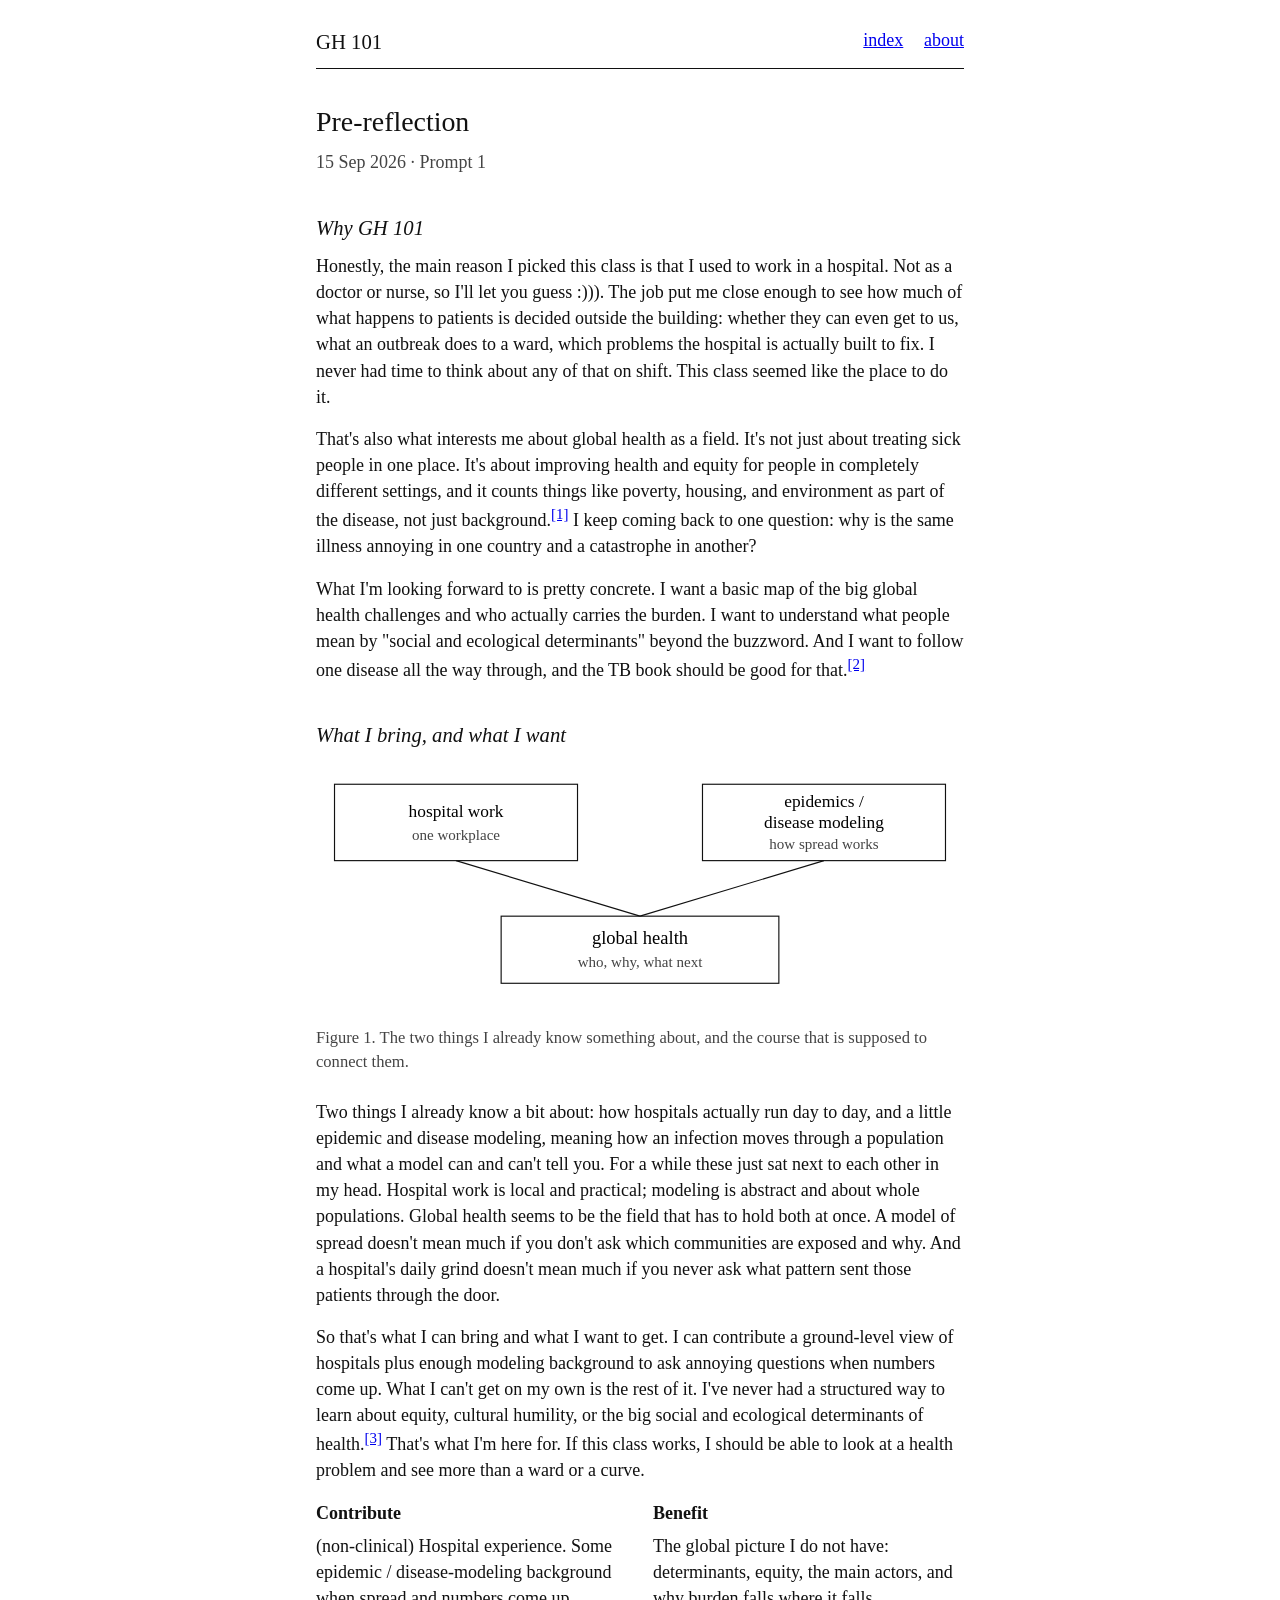
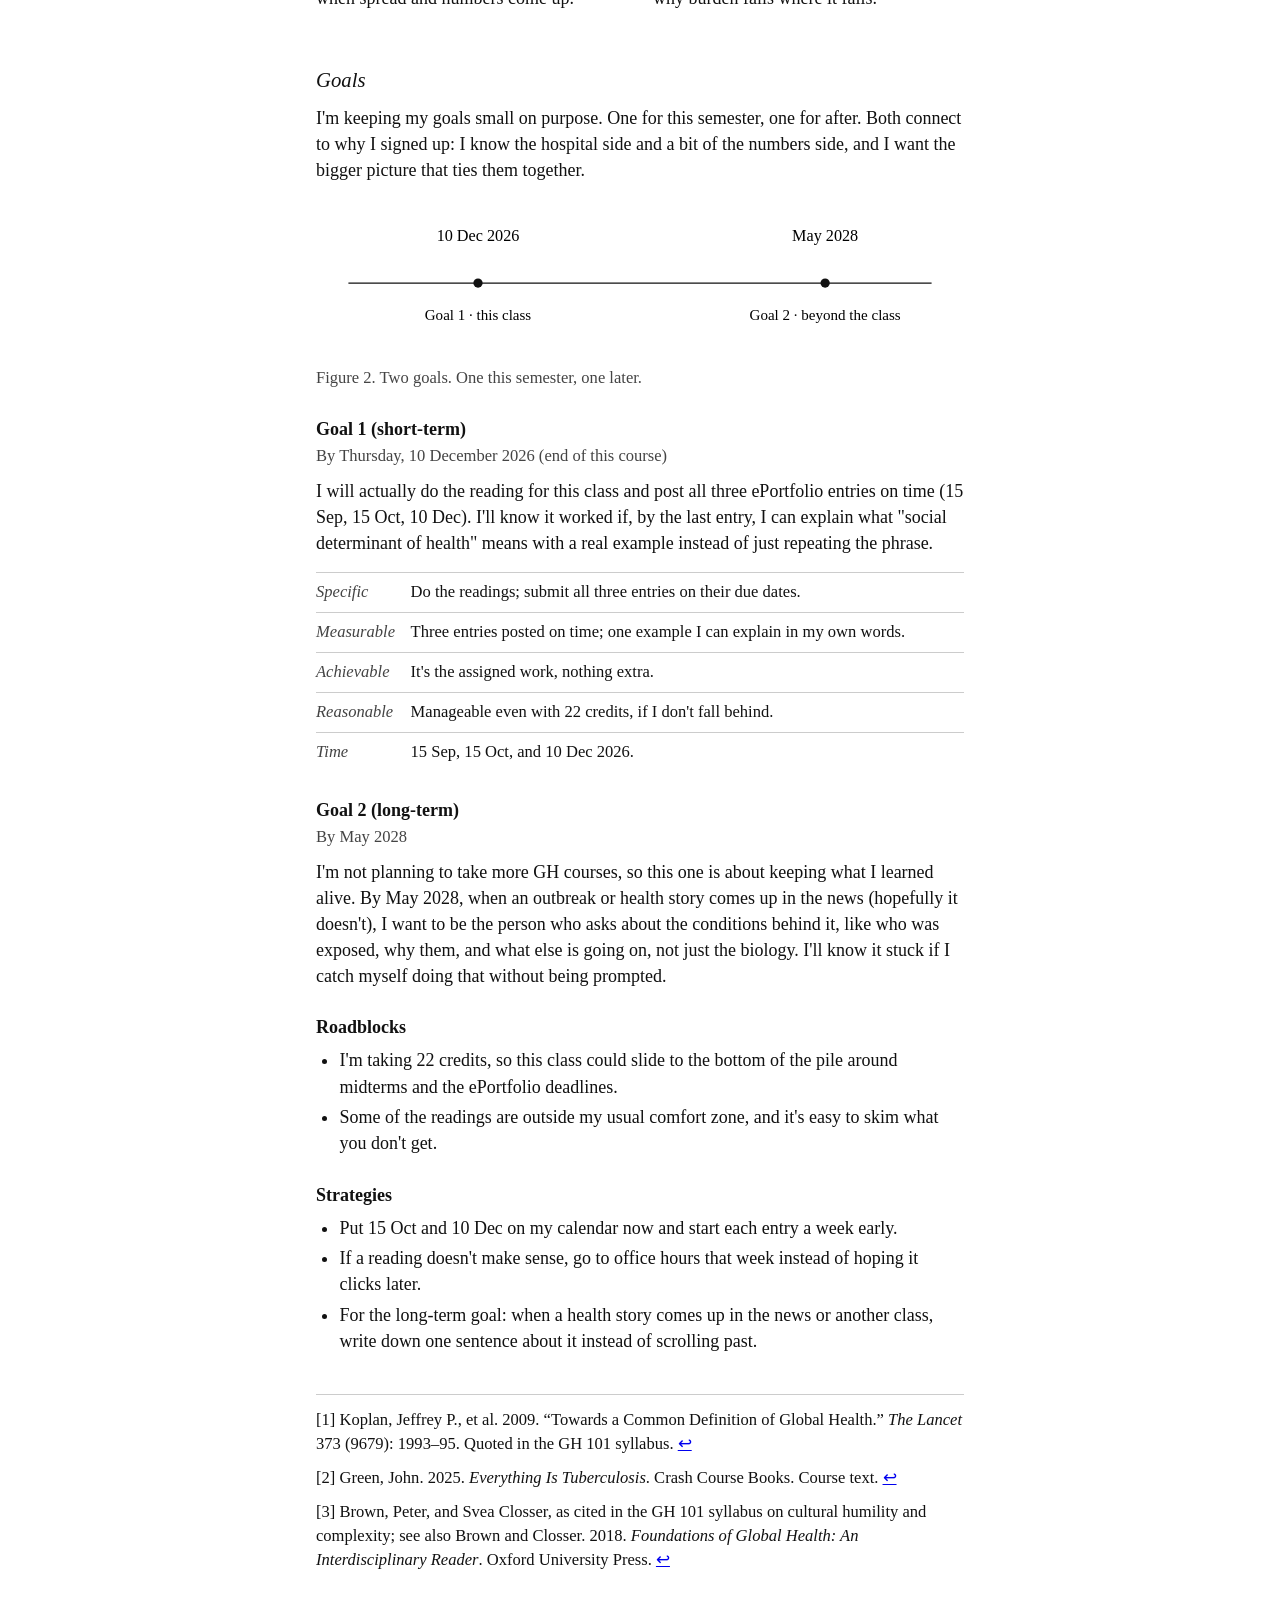
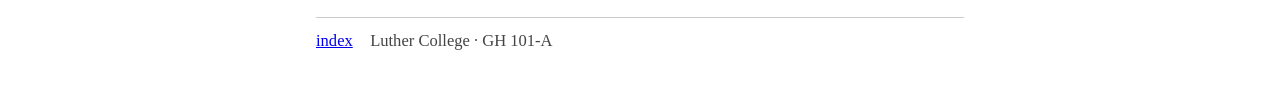
==== prompt-1.html @ 19414285 "Initial GH 101 ePortfolio: index, about, prompt 1 Co-authored-by: Cursor <cursoragent@cursor.com>" ====
<!DOCTYPE html>
<html lang="en">
<head>
  <meta charset="utf-8">
  <meta name="viewport" content="width=device-width, initial-scale=1">
  <title>Pre-reflection - GH 101</title>
  <link rel="stylesheet" href="css/style.css">
</head>
<body>
  <div class="wrap">
    <header class="site">
      <a class="title" href="index.html">GH 101</a>
      <nav>
        <a href="index.html">index</a>
        <a href="about.html">about</a>
      </nav>
    </header>

    <article>
      <h1>Pre-reflection</h1>
      <p class="meta">
        <time datetime="2026-09-15">15 Sep 2026</time>
        · Prompt 1
      </p>

      <h2>Why GH 101</h2>
      <p>Honestly, the main reason I picked this class is that I used to work in a hospital. Not as a doctor or nurse, so I'll let you guess :))). The job put me close enough to see how much of what happens to patients is decided outside the building: whether they can even get to us, what an outbreak does to a ward, which problems the hospital is actually built to fix. I never had time to think about any of that on shift. This class seemed like the place to do it.</p>
      <p>That's also what interests me about global health as a field. It's not just about treating sick people in one place. It's about improving health and equity for people in completely different settings, and it counts things like poverty, housing, and environment as part of the disease, not just background.<sup><a href="#fn1" id="r1">[1]</a></sup> I keep coming back to one question: why is the same illness annoying in one country and a catastrophe in another?</p>
      <p>What I'm looking forward to is pretty concrete. I want a basic map of the big global health challenges and who actually carries the burden. I want to understand what people mean by "social and ecological determinants" beyond the buzzword. And I want to follow one disease all the way through, and the TB book should be good for that.<sup><a href="#fn2" id="r2">[2]</a></sup></p>

      <h2>What I bring, and what I want</h2>
      <figure>
        <svg viewBox="0 0 560 210" role="img" aria-labelledby="map-title map-desc">
          <title id="map-title">Hospital work and disease modeling meeting global health</title>
          <desc id="map-desc">Hospital work shows health as it is organized in one place. Epidemic and disease modeling shows how infection can spread. Global health is the wider frame: who gets sick, why, and what can be done.</desc>
          <rect x="16" y="8" width="210" height="66" fill="none" stroke="#111"/>
          <text x="121" y="36" text-anchor="middle" font-family="Georgia, serif" font-size="15">hospital work</text>
          <text x="121" y="56" text-anchor="middle" font-family="Georgia, serif" font-size="13" fill="#444">one workplace</text>
          <rect x="334" y="8" width="210" height="66" fill="none" stroke="#111"/>
          <text x="439" y="28" text-anchor="middle" font-family="Georgia, serif" font-size="15">epidemics /</text>
          <text x="439" y="46" text-anchor="middle" font-family="Georgia, serif" font-size="15">disease modeling</text>
          <text x="439" y="64" text-anchor="middle" font-family="Georgia, serif" font-size="13" fill="#444">how spread works</text>
          <line x1="121" y1="74" x2="280" y2="122" stroke="#111"/>
          <line x1="439" y1="74" x2="280" y2="122" stroke="#111"/>
          <rect x="160" y="122" width="240" height="58" fill="none" stroke="#111"/>
          <text x="280" y="146" text-anchor="middle" font-family="Georgia, serif" font-size="16">global health</text>
          <text x="280" y="166" text-anchor="middle" font-family="Georgia, serif" font-size="13" fill="#444">who, why, what next</text>
        </svg>
        <figcaption>Figure 1. The two things I already know something about, and the course that is supposed to connect them.</figcaption>
      </figure>
      <p>Two things I already know a bit about: how hospitals actually run day to day, and a little epidemic and disease modeling, meaning how an infection moves through a population and what a model can and can't tell you. For a while these just sat next to each other in my head. Hospital work is local and practical; modeling is abstract and about whole populations. Global health seems to be the field that has to hold both at once. A model of spread doesn't mean much if you don't ask which communities are exposed and why. And a hospital's daily grind doesn't mean much if you never ask what pattern sent those patients through the door.</p>
      <p>So that's what I can bring and what I want to get. I can contribute a ground-level view of hospitals plus enough modeling background to ask annoying questions when numbers come up. What I can't get on my own is the rest of it. I've never had a structured way to learn about equity, cultural humility, or the big social and ecological determinants of health.<sup><a href="#fn3" id="r3">[3]</a></sup> That's what I'm here for. If this class works, I should be able to look at a health problem and see more than a ward or a curve.</p>

      <div class="split">
        <div class="col">
          <h3>Contribute</h3>
          <p>(non-clinical) Hospital experience. Some epidemic / disease-modeling background when spread and numbers come up.</p>
        </div>
        <div class="col">
          <h3>Benefit</h3>
          <p>The global picture I do not have: determinants, equity, the main actors, and why burden falls where it falls.</p>
        </div>
      </div>

      <h2>Goals</h2>
      <p>I'm keeping my goals small on purpose. One for this semester, one for after. Both connect to why I signed up: I know the hospital side and a bit of the numbers side, and I want the bigger picture that ties them together.</p>
      <figure>
        <svg viewBox="0 0 560 130" role="img" aria-labelledby="tl-title tl-desc">
          <title id="tl-title">Dates attached to the two goals</title>
          <desc id="tl-desc">Short-term goal on 10 December 2026. Long-term goal by May 2028.</desc>
          <line x1="28" y1="64" x2="532" y2="64" stroke="#111"/>
          <circle cx="140" cy="64" r="4" fill="#111"/>
          <circle cx="440" cy="64" r="4" fill="#111"/>
          <text x="140" y="28" text-anchor="middle" font-family="Georgia, serif" font-size="14">10 Dec 2026</text>
          <text x="140" y="96" text-anchor="middle" font-family="Georgia, serif" font-size="13">Goal 1 · this class</text>
          <text x="440" y="28" text-anchor="middle" font-family="Georgia, serif" font-size="14">May 2028</text>
          <text x="440" y="96" text-anchor="middle" font-family="Georgia, serif" font-size="13">Goal 2 · beyond the class</text>
        </svg>
        <figcaption>Figure 2. Two goals. One this semester, one later.</figcaption>
      </figure>

      <div class="goal">
        <h3>Goal 1 (short-term)</h3>
        <p class="when">By Thursday, 10 December 2026 (end of this course)</p>
        <p>I will actually do the reading for this class and post all three ePortfolio entries on time (15 Sep, 15 Oct, 10 Dec). I'll know it worked if, by the last entry, I can explain what "social determinant of health" means with a real example instead of just repeating the phrase.</p>
        <table class="goals">
          <tr><th>Specific</th><td>Do the readings; submit all three entries on their due dates.</td></tr>
          <tr><th>Measurable</th><td>Three entries posted on time; one example I can explain in my own words.</td></tr>
          <tr><th>Achievable</th><td>It's the assigned work, nothing extra.</td></tr>
          <tr><th>Reasonable</th><td>Manageable even with 22 credits, if I don't fall behind.</td></tr>
          <tr><th>Time</th><td>15 Sep, 15 Oct, and 10 Dec 2026.</td></tr>
        </table>
      </div>

      <div class="goal">
        <h3>Goal 2 (long-term)</h3>
        <p class="when">By May 2028</p>
        <p>I'm not planning to take more GH courses, so this one is about keeping what I learned alive. By May 2028, when an outbreak or health story comes up in the news (hopefully it doesn't), I want to be the person who asks about the conditions behind it, like who was exposed, why them, and what else is going on, not just the biology. I'll know it stuck if I catch myself doing that without being prompted.</p>
      </div>

      <h3>Roadblocks</h3>
      <ul>
        <li>I'm taking 22 credits, so this class could slide to the bottom of the pile around midterms and the ePortfolio deadlines.</li>
        <li>Some of the readings are outside my usual comfort zone, and it's easy to skim what you don't get.</li>
      </ul>

      <h3>Strategies</h3>
      <ul>
        <li>Put 15 Oct and 10 Dec on my calendar now and start each entry a week early.</li>
        <li>If a reading doesn't make sense, go to office hours that week instead of hoping it clicks later.</li>
        <li>For the long-term goal: when a health story comes up in the news or another class, write down one sentence about it instead of scrolling past.</li>
      </ul>
    </article>

    <ol class="footnotes">
      <li id="fn1">[1] Koplan, Jeffrey P., et al. 2009. “Towards a Common Definition of Global Health.” <i>The Lancet</i> 373 (9679): 1993–95. Quoted in the GH 101 syllabus. <a href="#r1">↩</a></li>
      <li id="fn2">[2] Green, John. 2025. <i>Everything Is Tuberculosis</i>. Crash Course Books. Course text. <a href="#r2">↩</a></li>
      <li id="fn3">[3] Brown, Peter, and Svea Closser, as cited in the GH 101 syllabus on cultural humility and complexity; see also Brown and Closser. 2018. <i>Foundations of Global Health: An Interdisciplinary Reader</i>. Oxford University Press. <a href="#r3">↩</a></li>
    </ol>

    <footer class="site">
      <a href="index.html">index</a>
      Luther College · GH 101-A
    </footer>
  </div>
</body>
</html>
---- css/style.css ----
/* A small stylesheet. Pages are ordinary HTML files. */

html {
  font-size: 18px;
}

body {
  margin: 0;
  color: #111;
  background: #fff;
  font-family: Georgia, "Times New Roman", Times, serif;
  line-height: 1.45;
}

.wrap {
  max-width: 36em;
  margin: 0 auto;
  padding: 1.5rem 1.1rem 3rem;
}

header.site {
  margin-bottom: 2rem;
  padding-bottom: 0.6rem;
  border-bottom: 1px solid #111;
}

header.site .title {
  color: inherit;
  font-size: 1.15rem;
  text-decoration: none;
}

header.site nav {
  float: right;
}

header.site nav a {
  margin-left: 0.9em;
}

header.site::after {
  content: "";
  display: table;
  clear: both;
}

h1 {
  font-size: 1.55rem;
  font-weight: normal;
  line-height: 1.25;
  margin: 0 0 0.35em;
}

h2 {
  font-size: 1.15rem;
  font-weight: normal;
  font-style: italic;
  margin: 1.8em 0 0.5em;
}

h3 {
  font-size: 1rem;
  font-weight: bold;
  margin: 1.4em 0 0.4em;
}

p, ul, ol {
  margin: 0 0 0.9em;
}

ul, ol {
  padding-left: 1.3em;
}

li {
  margin-bottom: 0.25em;
}

a {
  color: #00e;
}

a:visited {
  color: #551a8b;
}

.meta {
  color: #444;
  margin-bottom: 1.4em;
}

.lede {
  margin-bottom: 1.6em;
}

.section {
  font-size: 1rem;
  font-style: normal;
  margin: 1.8em 0 0.7em;
}

.post-list {
  list-style: none;
  padding: 0;
}

.post-list li {
  margin: 0 0 1.1em;
}

.post-list time {
  display: block;
  color: #444;
  font-size: 0.92rem;
}

.diagram {
  text-align: center;
  margin: 1.2em 0;
  padding: 0.2em 0;
}

figure {
  margin: 1.4em 0;
}

figcaption {
  color: #444;
  font-size: 0.92rem;
  margin-top: 0.45em;
}

svg {
  display: block;
  max-width: 100%;
  height: auto;
}

dl.qa {
  margin: 0 0 0.9em;
}

dl.qa dt {
  font-weight: bold;
  margin: 0.9em 0 0.2em;
}

dl.qa dd {
  margin: 0 0 0 0;
}

.split {
  overflow: hidden;
  margin: 0 0 0.9em;
}

.split .col {
  width: 48%;
  float: left;
}

.split .col + .col {
  float: right;
}

.split h3 {
  margin-top: 0;
}

.split::after {
  content: "";
  display: table;
  clear: both;
}

table.goals {
  width: 100%;
  border-collapse: collapse;
  font-size: 0.92rem;
  margin: 0 0 0.9em;
}

table.goals th,
table.goals td {
  border-top: 1px solid #ccc;
  padding: 0.45em 0.4em 0.45em 0;
  text-align: left;
  vertical-align: top;
}

table.goals th {
  font-weight: normal;
  font-style: italic;
  color: #444;
}

.goal {
  margin: 0 0 1.3em;
}

.goal h3 {
  margin-bottom: 0.15em;
}

.goal .when {
  color: #444;
  font-size: 0.92rem;
  margin: 0 0 0.55em;
}

.muted {
  color: #444;
}

footer.site {
  margin-top: 2.5rem;
  padding-top: 0.6rem;
  border-top: 1px solid #ccc;
  color: #444;
  font-size: 0.92rem;
}

footer.site a {
  margin-right: 0.8em;
}

.footnotes {
  list-style: none;
  margin-top: 2.4em;
  padding: 0.8em 0 0;
  border-top: 1px solid #ccc;
  font-size: 0.92rem;
}

.footnotes li {
  margin-bottom: 0.6em;
}

@media (max-width: 40em) {
  .split .col {
    width: auto;
    float: none;
  }

  .split .col + .col {
    margin-top: 1em;
  }
}

@media print {
  header.site nav,
  footer.site {
    display: none;
  }

  a[href]::after {
    content: none !important;
  }
}
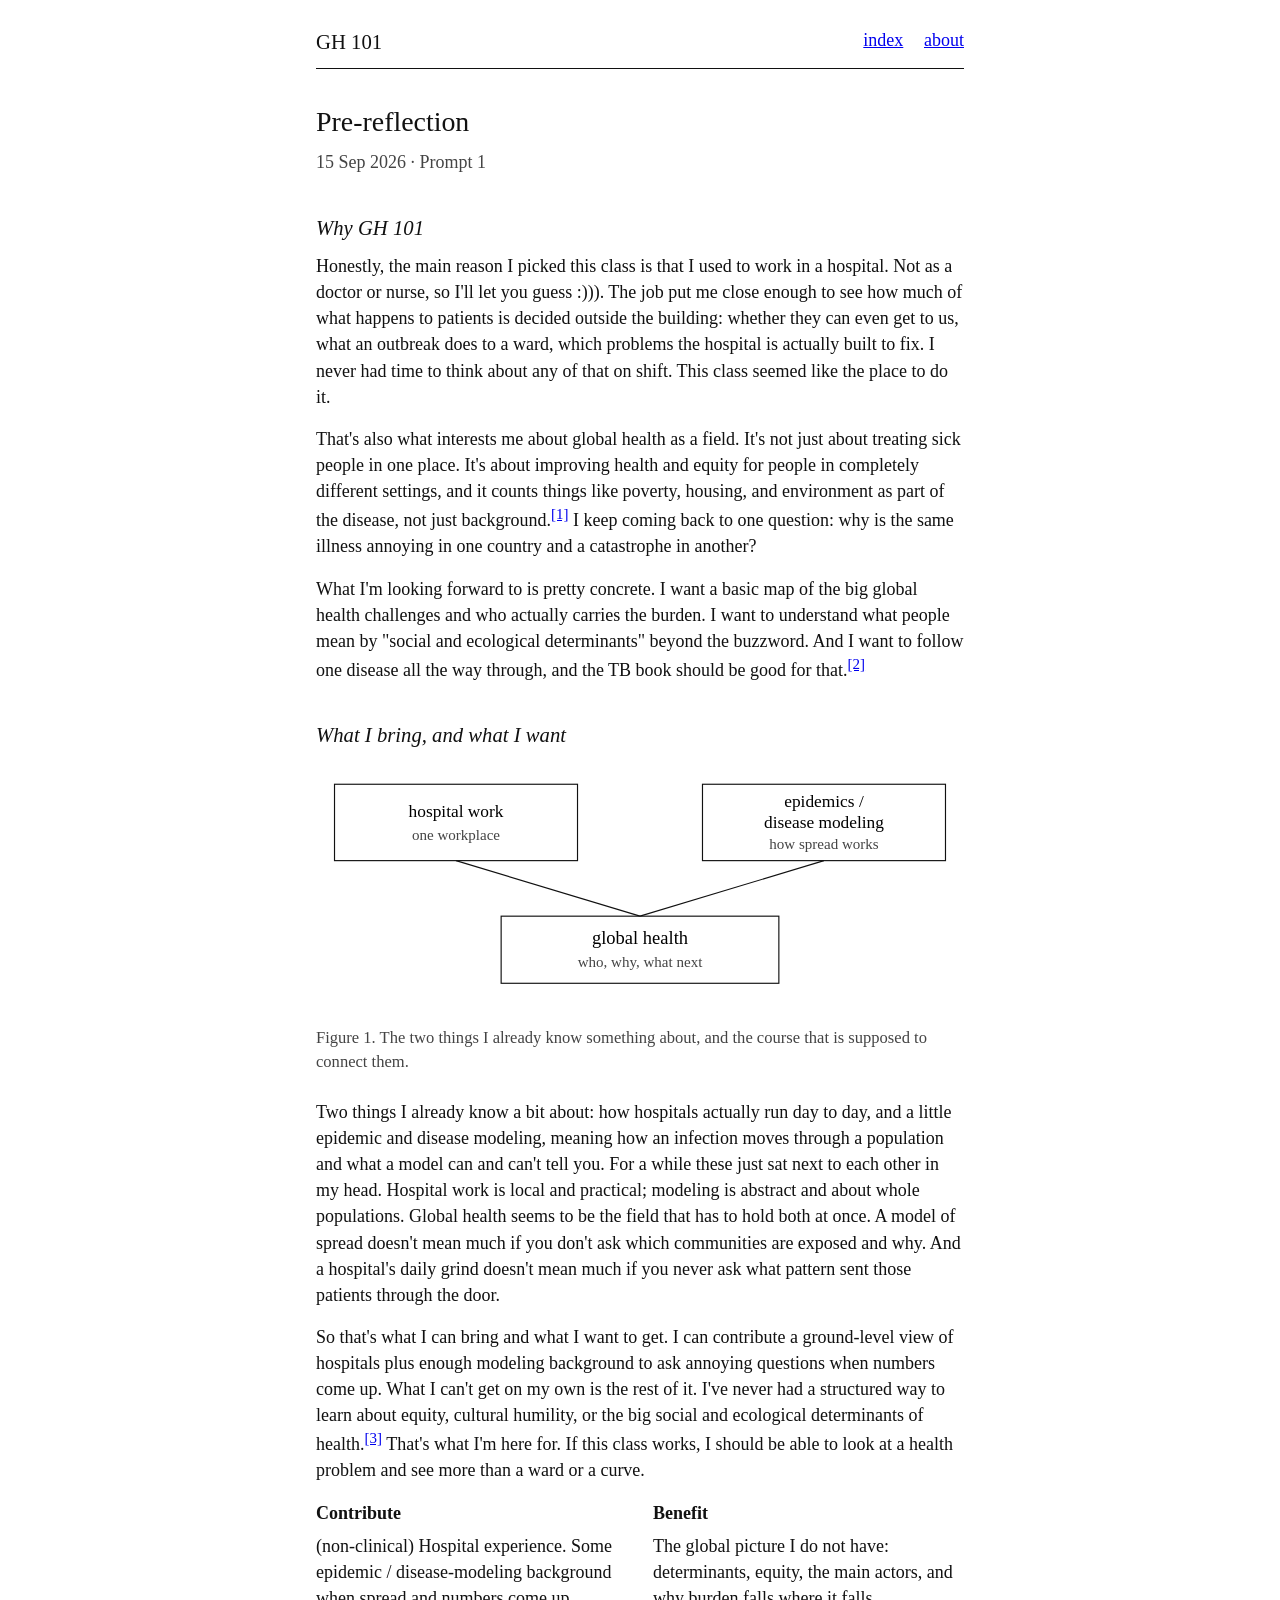
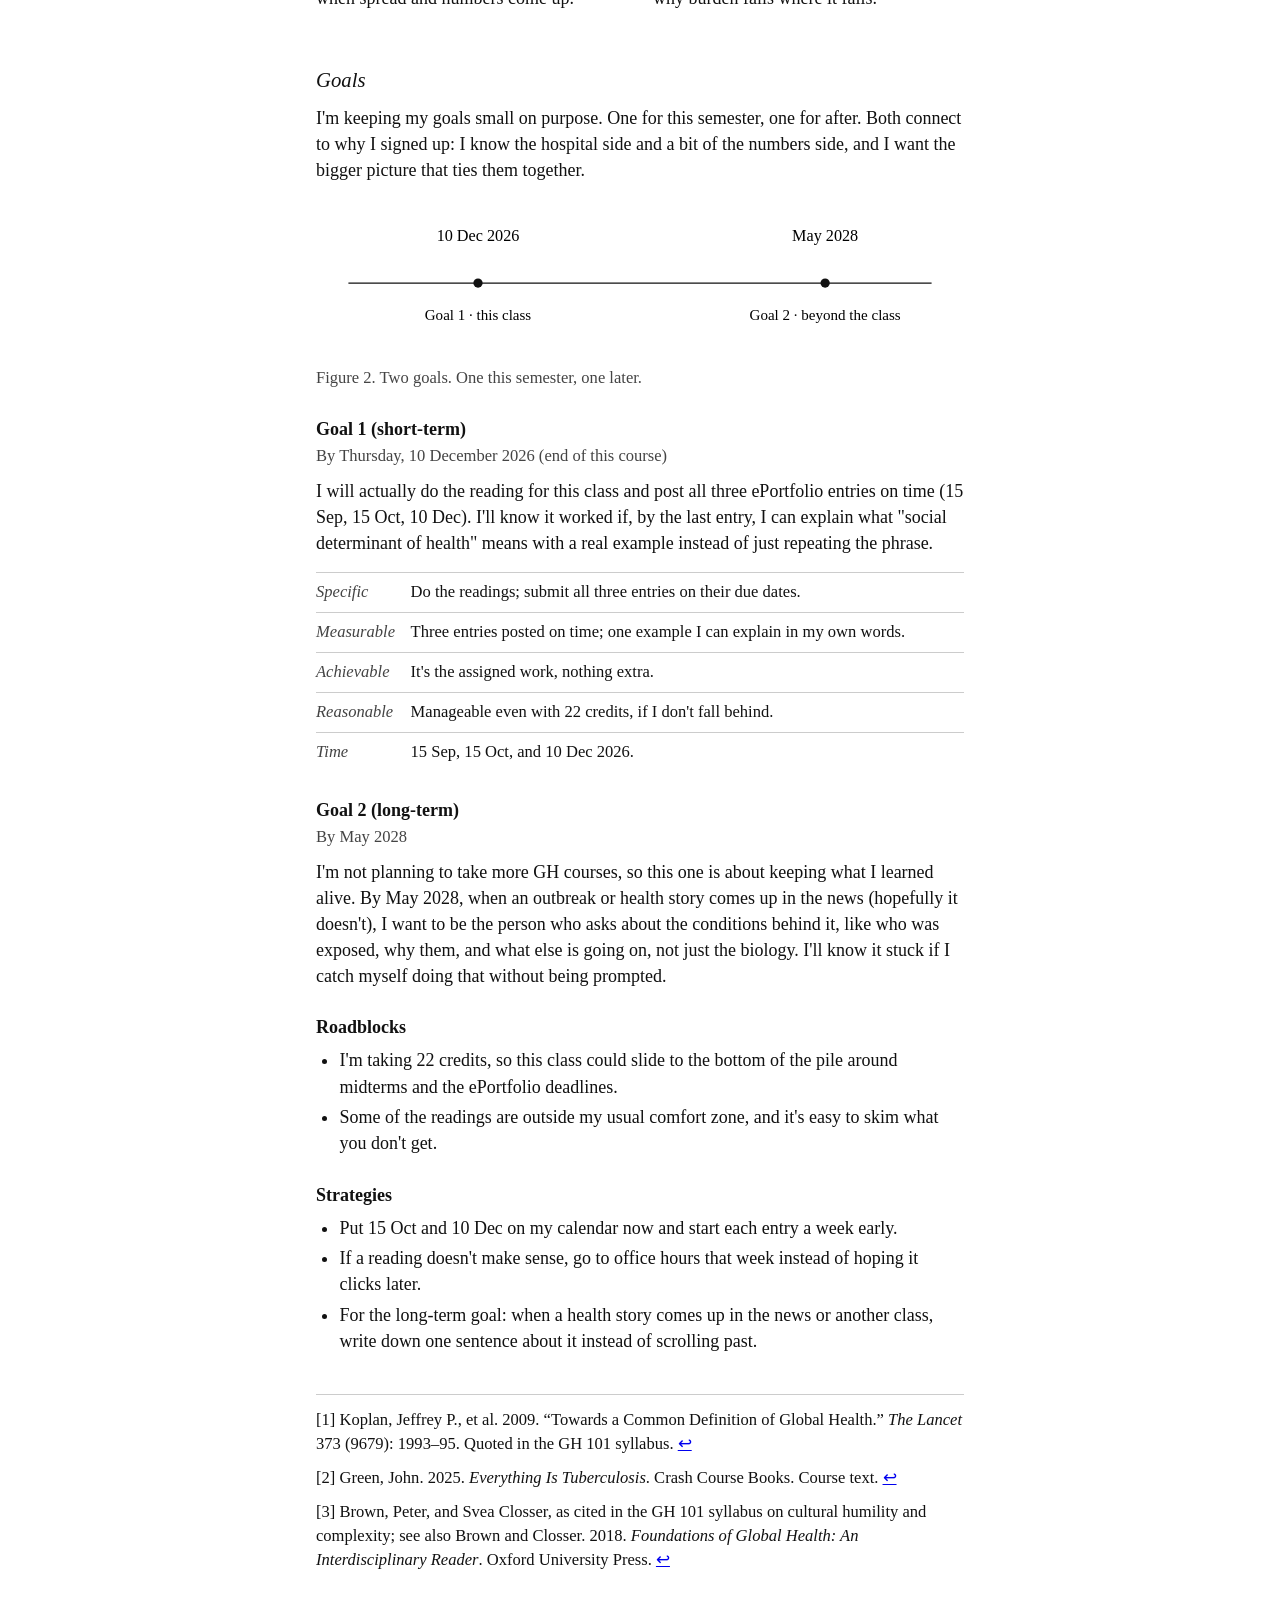
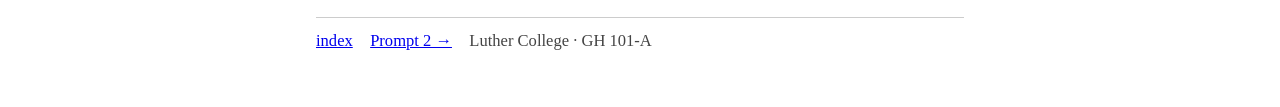
==== commit 1ad23c44: "Add Prompt 2: curated work on the clean cookstove case Co-authored-by: Cursor <cursoragent@cursor.co" ====
--- a/prompt-1.html
+++ b/prompt-1.html
@@ -120,6 +120,7 @@
 
     <footer class="site">
       <a href="index.html">index</a>
+      <a href="prompt-2.html">Prompt 2 →</a>
       Luther College · GH 101-A
     </footer>
   </div>
--- a/css/style.css
+++ b/css/style.css
@@ -236,7 +236,125 @@
   margin-bottom: 0.6em;
 }
 
+.tldr {
+  border-left: 3px solid #111;
+  padding: 0.2em 0 0.2em 0.9em;
+  margin: 0 0 1.6em;
+}
+
+.tldr p {
+  margin-bottom: 0.3em;
+}
+
+.tldr ul {
+  margin-bottom: 0;
+}
+
+.toc {
+  font-size: 0.92rem;
+  margin: 0 0 1.8em;
+}
+
+.toc ol {
+  margin: 0.3em 0 0;
+}
+
+.stats {
+  display: flex;
+  gap: 0.8em;
+  margin: 1.2em 0;
+}
+
+.stats .stat {
+  flex: 1;
+  border-top: 1px solid #111;
+  padding-top: 0.4em;
+}
+
+.stats .num {
+  display: block;
+  font-size: 1.5rem;
+  line-height: 1.2;
+}
+
+.stats .label {
+  display: block;
+  color: #444;
+  font-size: 0.85rem;
+  line-height: 1.3;
+}
+
+blockquote {
+  margin: 1.3em 0;
+  padding: 0 0 0 0.9em;
+  border-left: 3px solid #ccc;
+  font-style: italic;
+}
+
+blockquote p {
+  margin-bottom: 0.3em;
+}
+
+blockquote footer {
+  font-style: normal;
+  color: #444;
+  font-size: 0.92rem;
+}
+
+figure img {
+  display: block;
+  width: 100%;
+  height: auto;
+}
+
+.photo-pair {
+  display: flex;
+  gap: 0.8em;
+  margin: 1.4em 0;
+}
+
+.photo-pair figure {
+  flex: 1;
+  margin: 0;
+}
+
+.photo-pair img {
+  aspect-ratio: 1 / 1;
+  object-fit: cover;
+}
+
+table.data {
+  width: 100%;
+  border-collapse: collapse;
+  font-size: 0.92rem;
+  margin: 1.2em 0 0.9em;
+}
+
+table.data th,
+table.data td {
+  border-top: 1px solid #ccc;
+  padding: 0.45em 0.5em 0.45em 0;
+  text-align: left;
+  vertical-align: top;
+}
+
+table.data thead th {
+  border-top: 1px solid #111;
+  font-weight: normal;
+  font-style: italic;
+  color: #444;
+}
+
+.step {
+  margin: 1.4em 0 0.4em;
+}
+
 @media (max-width: 40em) {
+  .stats,
+  .photo-pair {
+    flex-direction: column;
+  }
+
   .split .col {
     width: auto;
     float: none;
